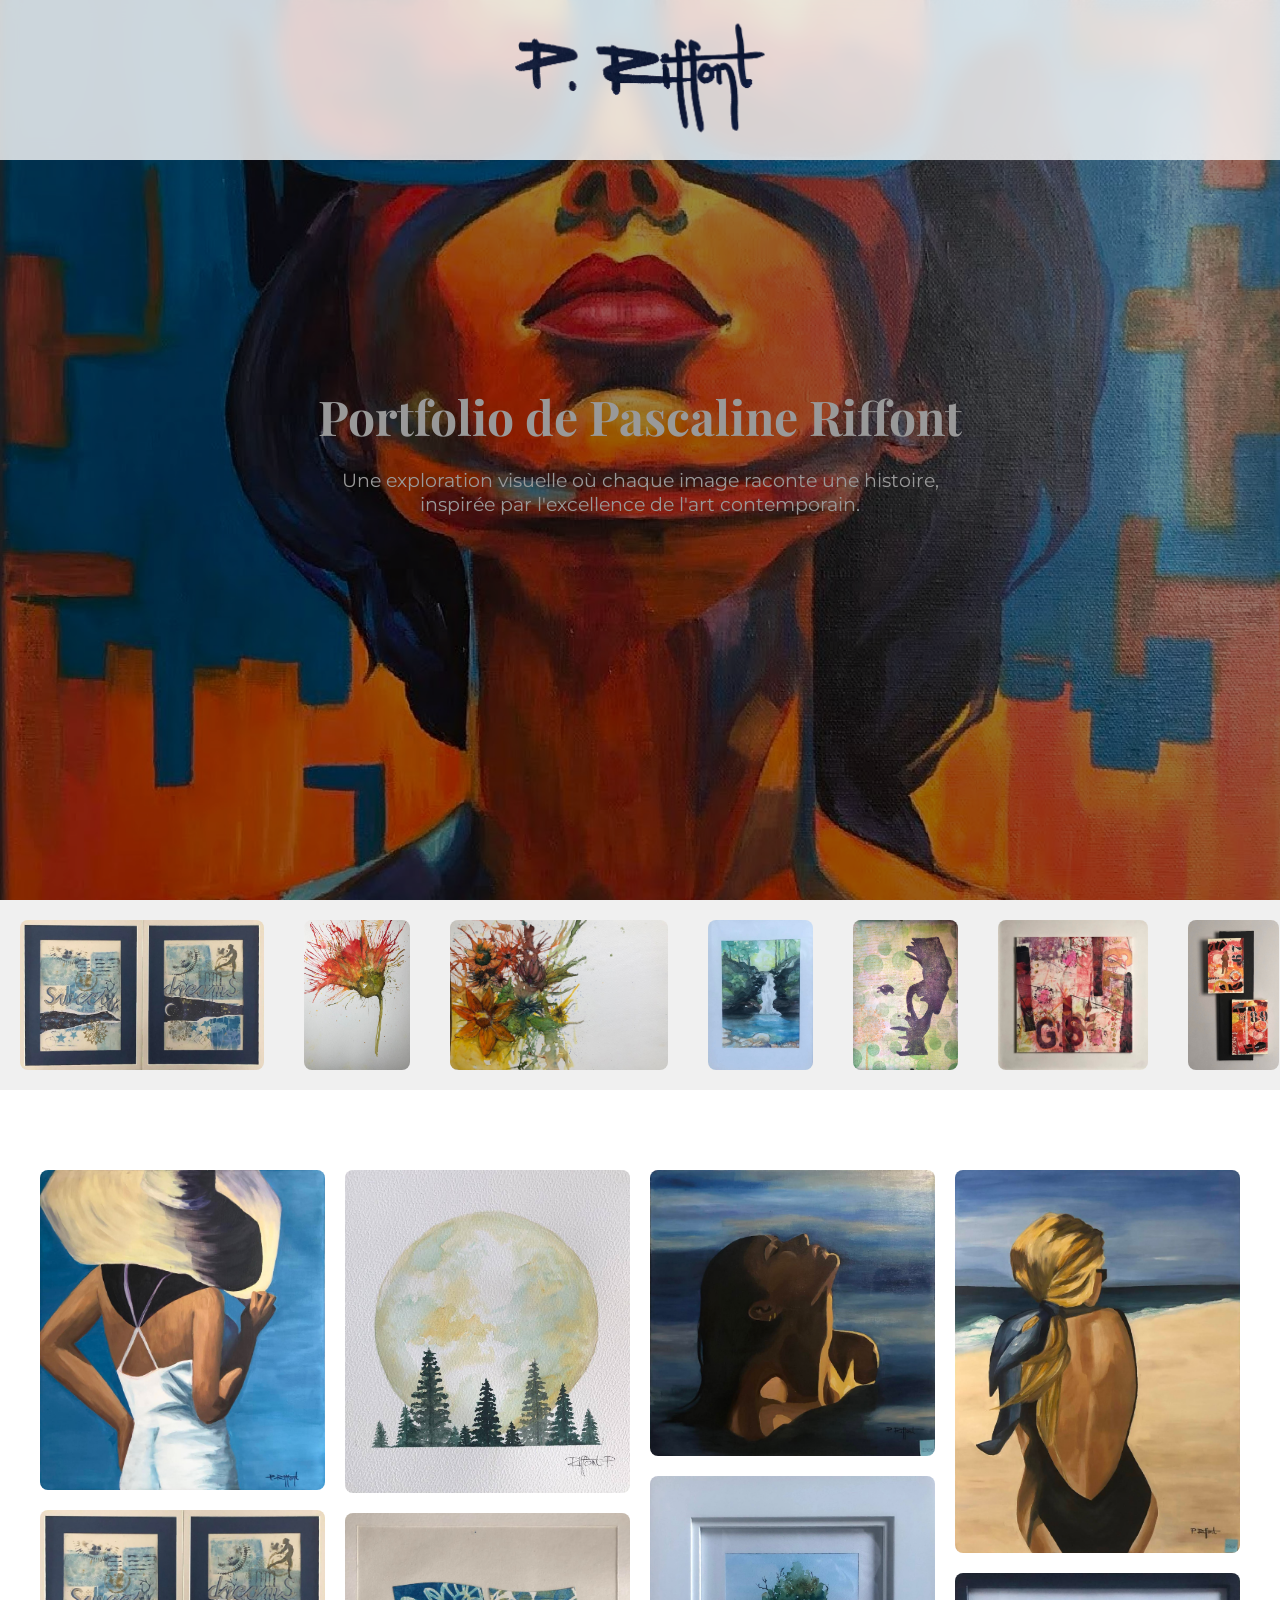
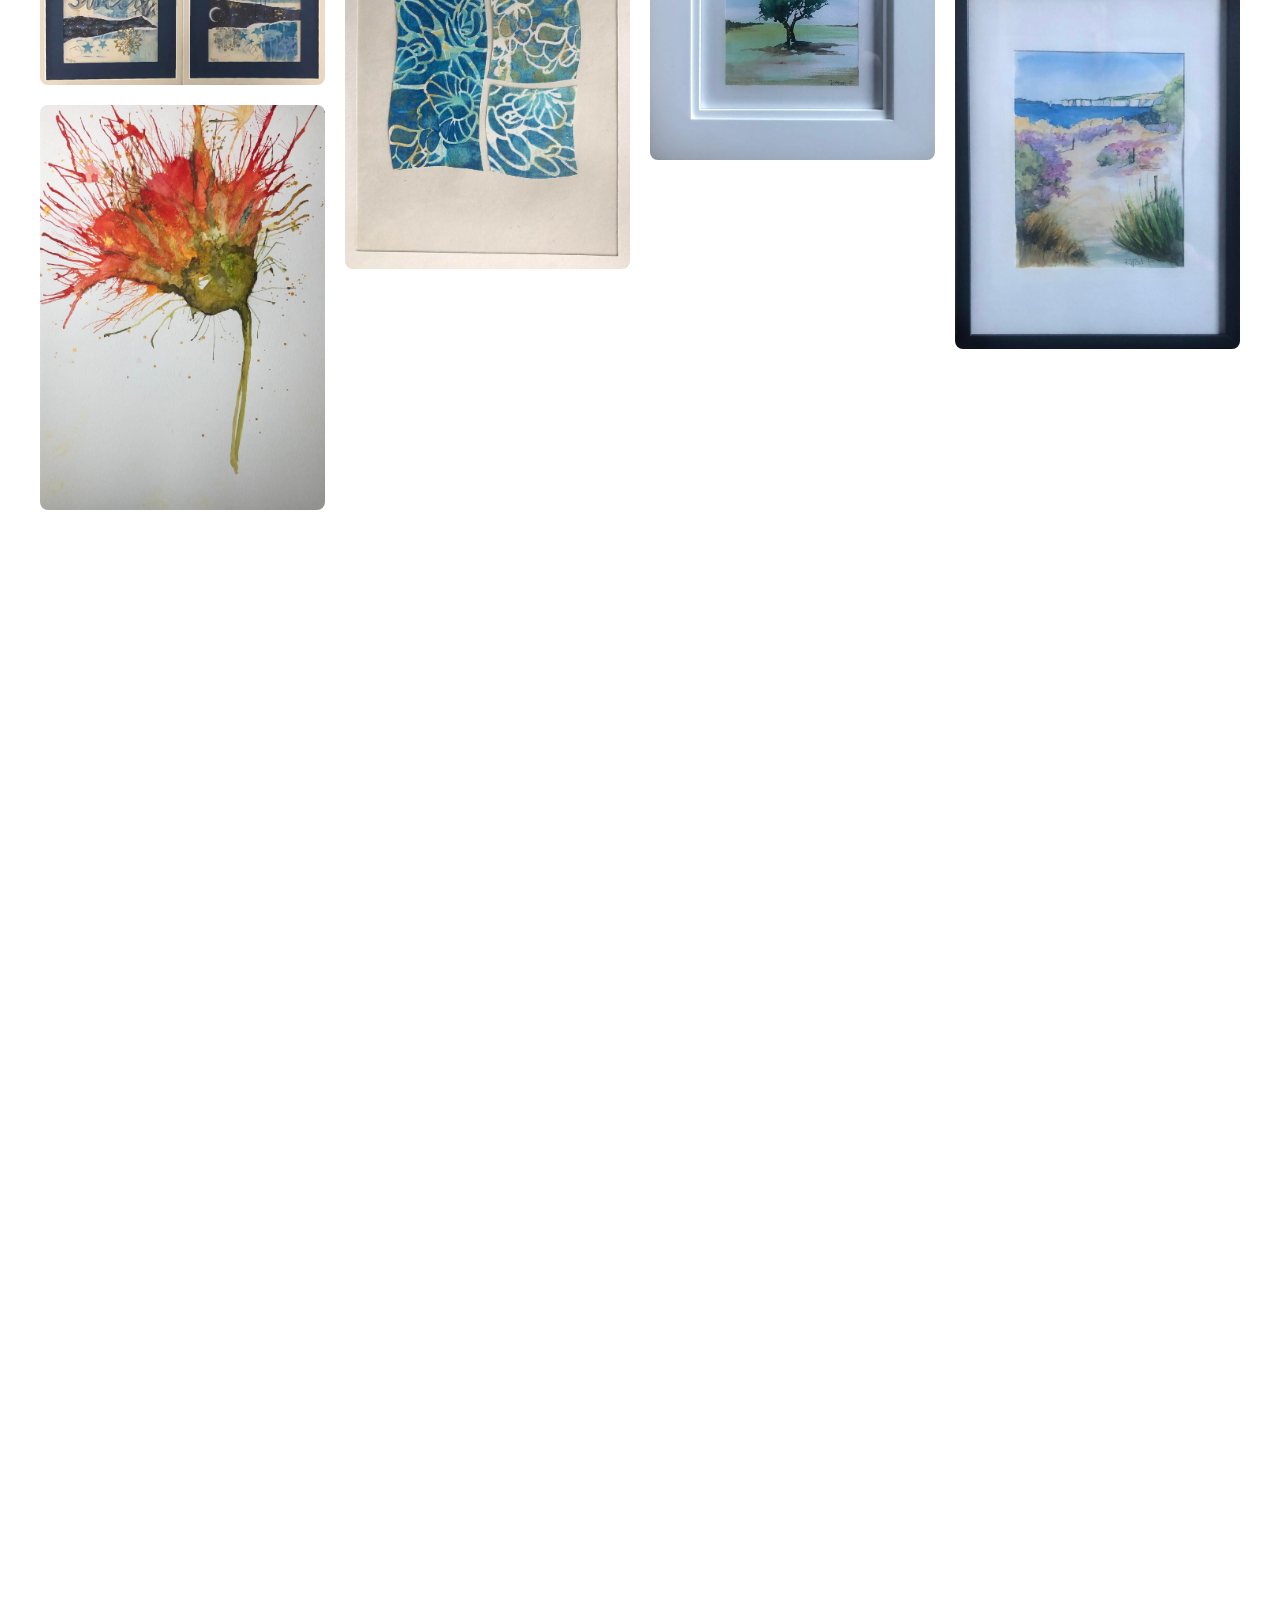
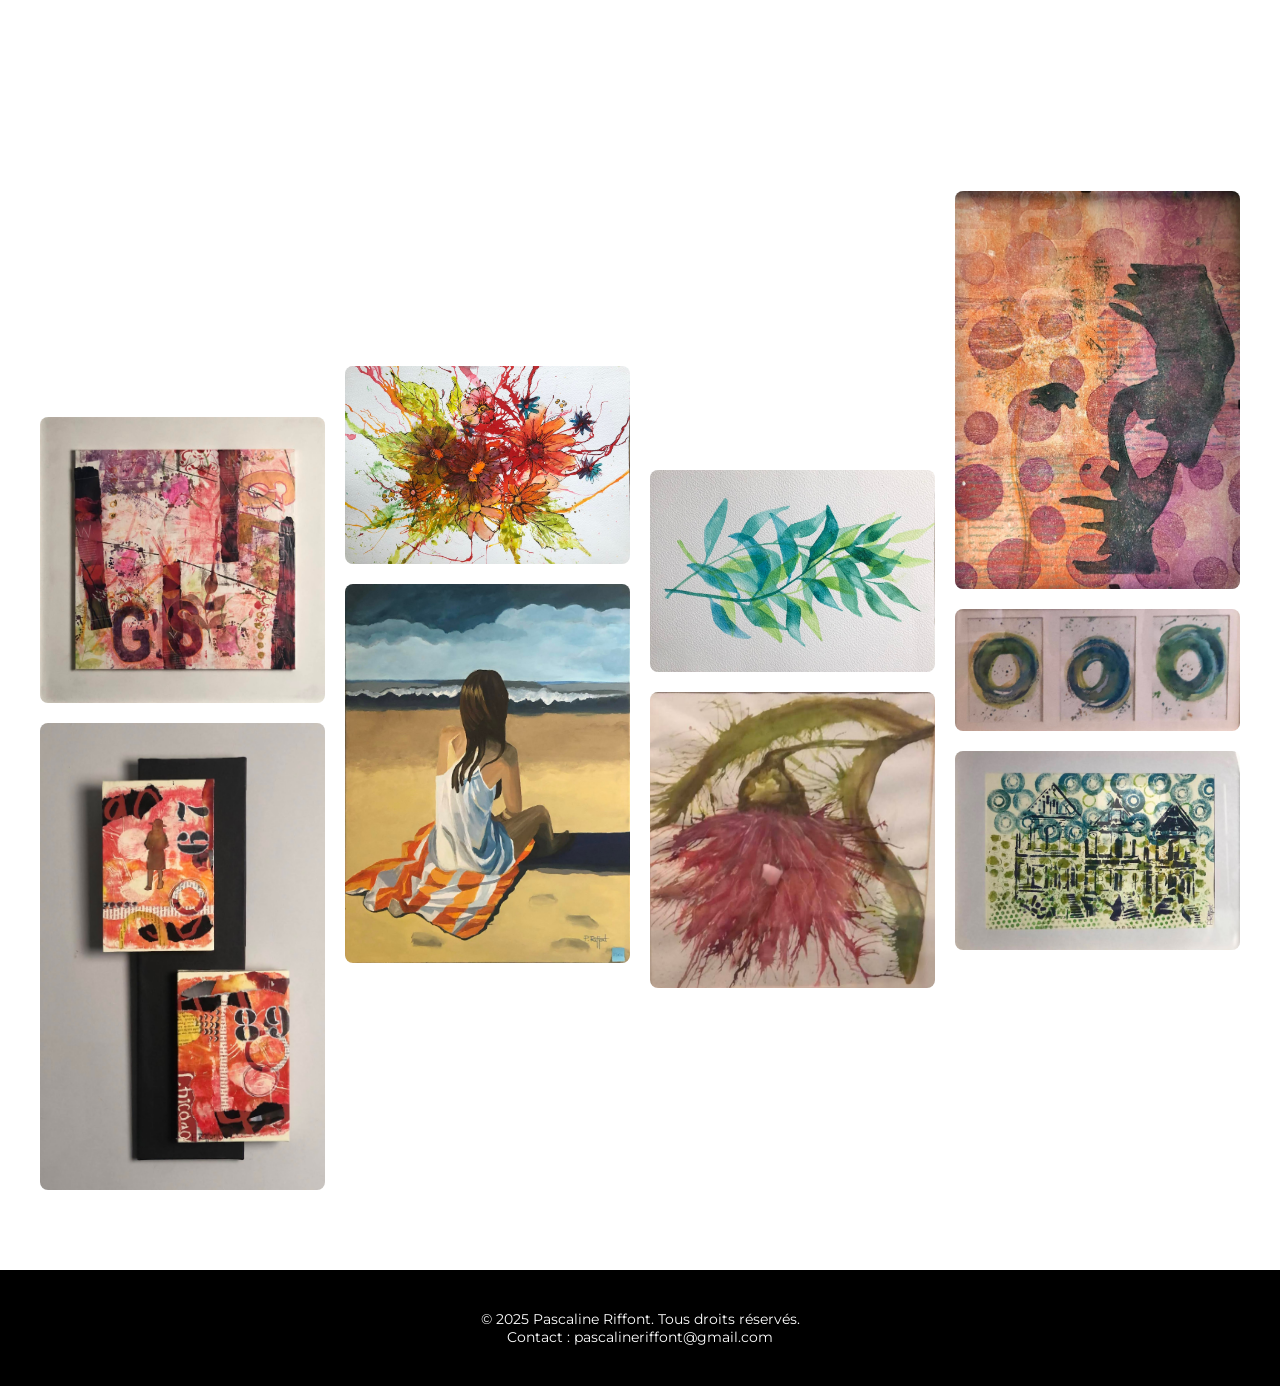
==== Main.html @ 09f1bd3d "Add files via upload" ====
<!DOCTYPE html>
<html lang="fr">
<head>
  <meta charset="UTF-8">
  <meta name="viewport" content="width=device-width, initial-scale=1">
  <title>Portfolio d'Art Sophistiqué</title>
  <!-- Importation de Google Fonts pour une typographie élégante -->
  <link href="https://fonts.googleapis.com/css?family=Playfair+Display|Montserrat:400,700&display=swap" rel="stylesheet">
  <style>
    /* Variables et réinitialisation */
    :root {
      --primary-color: #000;
      --secondary-color: #fff;
      --accent-color: #D4AF37; /* touche dorée */
    }
    * {
      margin: 0;
      padding: 0;
      box-sizing: border-box;
    }
    body {
      font-family: 'Montserrat', sans-serif;
      background: var(--secondary-color);
      color: var(--primary-color);
      overflow-x: hidden;
      scroll-behavior: smooth;
    }
    /* ---------- Header ---------- */
    header {
      position: fixed;
      top: 0;
      left: 0;
      right: 0;
      padding: 80px 40px; /* Bannière initiale plus grande */
      background: rgba(255, 255, 255, 0.8);
      backdrop-filter: blur(10px);
      transition: padding 0.3s ease, background 0.3s ease;
      z-index: 1000;
    }
    /* Réduction du header lorsqu'on scrolle */
    header.small {
      padding: 40px 40px; /* Bannière plus petite */
    }
    /* Conteneur du logo : centré initialement */
    .logo-container {
      position: absolute;
      left: 50%;
      top: 50%;
      transform: translate(-50%, -50%);
      transition: left 0.3s ease, transform 0.3s ease;
    }
    /* Au scroll, le logo se déplace vers la gauche */
    header.small .logo-container {
      left: 40px;
      transform: translate(0, -50%);
    }
    /* Le logo en lui-même */
    header img.logo {
      width: 250px; /* Logo plus grand à l'état initial */
      transition: width 0.3s ease;
    }
    header.small img.logo {
      width: 100px;
    }
    /* Conteneur de navigation : masqué initialement */
    .nav-container {
      position: absolute;
      right: 40px;
      top: 50%;
      transform: translateY(-50%);
      opacity: 0;
      transition: opacity 0.5s ease;
    }
    /* Au scroll, le menu devient visible */
    header.small .nav-container {
      opacity: 1;
    }
    .nav-container nav a {
      text-decoration: none;
      margin-left: 20px;
      font-size: 1rem;
      color: var(--primary-color);
      transition: color 0.3s, border-bottom 0.3s;
      border-bottom: 2px solid transparent;
    }
    .nav-container nav a:hover {
      color: var(--accent-color);
      border-bottom: 2px solid var(--accent-color);
    }
    /* ---------- Section Héro ---------- */
    .hero {
      position: relative;
      height: 100vh;
      background: url('Reflets Urbains.jpg') no-repeat center center/cover;
      display: flex;
      align-items: center;
      justify-content: center;
    }
    .hero::after {
      content: '';
      position: absolute;
      top: 0;
      left: 0;
      right: 0;
      bottom: 0;
      background: rgba(0, 0, 0, 0.4);
    }
    .hero-content {
      position: relative;
      text-align: center;
      color: var(--secondary-color);
      padding: 0 20px;
    }
    .hero-content h1 {
      font-family: 'Playfair Display', serif;
      font-size: 3rem;
      margin-bottom: 20px;
    }
    .hero-content p {
      font-size: 1.2rem;
      max-width: 600px;
      margin: 0 auto;
    }
    /* ---------- Section Slider ---------- */
    .slider {
      overflow: hidden;
      background: #f0f0f0;
      padding: 20px 0;
    }
    .slider-track {
      display: flex;
      width: calc(200%); /* Double largeur pour défilement continu */
      animation: scrollSlider 30s linear infinite;
      animation-direction: reverse;
    }
    .slider-track img {
      height: 150px;
      margin: 0 20px;
      border-radius: 8px;
      object-fit: cover;
    }
    @keyframes scrollSlider {
      0% { transform: translateX(0); }
      100% { transform: translateX(-50%); }
    }
    /* ---------- Section Galerie ---------- */
    section.gallery {
      padding: 80px 40px;
      column-count: 1;
      column-gap: 20px;
    }
    @media (min-width: 600px) {
      section.gallery { column-count: 2; }
    }
    @media (min-width: 900px) {
      section.gallery { column-count: 3; }
    }
    @media (min-width: 1200px) {
      section.gallery { column-count: 4; }
    }
    .gallery-item {
      margin-bottom: 20px;
      break-inside: avoid;
      position: relative;
      overflow: hidden;
      border-radius: 8px;
    }
    .gallery-item img {
      width: 100%;
      display: block;
      transition: transform 0.3s ease;
    }
    .gallery-item:hover img {
      transform: scale(1.05);
    }
    .gallery-item .caption {
      position: absolute;
      bottom: 0;
      left: 0;
      right: 0;
      padding: 10px;
      background: rgba(0,0,0,0.6);
      color: var(--secondary-color);
      font-size: 1rem;
      opacity: 0;
      transition: opacity 0.3s ease;
    }
    .gallery-item:hover .caption {
      opacity: 1;
    }
    /* ---------- Footer ---------- */
    footer {
      padding: 40px;
      text-align: center;
      background: var(--primary-color);
      color: var(--secondary-color);
      font-size: 0.9rem;
    }
    /* ---------- Animation des éléments en scroll ---------- */
    .fade-in-up {
      opacity: 0;
      transform: translateY(20px);
      transition: opacity 1.5s ease-out, transform 1.5s ease-out;
    }
    .fade-in-up.visible {
      opacity: 1;
      transform: translateY(0);
    }
  </style>
</head>
<body>
  <!-- Header avec logo et navigation -->
  <header>
    <div class="logo-container">
      <img src="Logo.png" alt="Logo" class="logo">
    </div>
    <div class="nav-container">
      <nav>
        <a href="#hero">Accueil</a>
        <a href="#slider">Slider</a>
        <a href="#gallery">Galerie</a>
        <a href="#contact">Contact</a>
      </nav>
    </div>
  </header>
  
  <!-- Section Héro -->
  <section class="hero" id="hero">
    <div class="hero-content">
      <h1>Portfolio de Pascaline Riffont</h1>
      <p>Une exploration visuelle où chaque image raconte une histoire, inspirée par l'excellence de l'art contemporain.</p>
    </div>
  </section>
  
  <!-- Section Slider -->
  <section class="slider" id="slider">
    <div class="slider-track">
      <img src="Chuchotements Nocturnes.jfif" alt="Chuchotements Nocturnes" class="fade-in-up">
      <img src="Explosion Automnale.jfif" alt="Explosion Automnale" class="fade-in-up">
      <img src="Jardin Sauvage.jfif" alt="Jardin Sauvage" class="fade-in-up">
      <img src="Repos en Forêt.jfif" alt="Repos en Forêt" class="fade-in-up">
      <img src="Silhouette en Contemplation 3.jfif" alt="Silhouette en Contemplation 3" class="fade-in-up">
      <img src="Dialogue Visuel.jpg" alt="Dialogue Visuel" class="fade-in-up">
      <img src="Silhouettes et Séquences.jpg" alt="Silhouettes et Séquences" class="fade-in-up">
      <!-- Répétition pour continuité fluide -->
      <img src="Chuchotements Nocturnes.jfif" alt="Chuchotements Nocturnes" class="fade-in-up">
      <img src="Explosion Automnale.jfif" alt="Explosion Automnale" class="fade-in-up">
      <img src="Jardin Sauvage.jfif" alt="Jardin Sauvage" class="fade-in-up">
      <img src="Repos en Forêt.jfif" alt="Repos en Forêt" class="fade-in-up">
      <img src="Silhouette en Contemplation 3.jfif" alt="Silhouette en Contemplation 3" class="fade-in-up">
      <img src="Dialogue Visuel.jpg" alt="Dialogue Visuel" class="fade-in-up">
      <img src="Silhouettes et Séquences.jpg" alt="Silhouettes et Séquences" class="fade-in-up">
    </div>
  </section>
  
  <!-- Section Galerie -->
  <section class="gallery" id="gallery">
    <!-- Remarque : Reflets Urbains.jpg est utilisé en héro, il est donc exclu ici -->
    <div class="gallery-item">
      <img src="Elégance en Mouvement.jpg" alt="Elégance en Mouvement" class="fade-in-up">
      <div class="caption">Elégance en Mouvement</div>
    </div>
    <div class="gallery-item">
      <img src="Chuchotements Nocturnes.jfif" alt="Chuchotements Nocturnes" class="fade-in-up">
      <div class="caption">Chuchotements Nocturnes</div>
    </div>
    <div class="gallery-item">
      <img src="Explosion Automnale.jfif" alt="Explosion Automnale" class="fade-in-up">
      <div class="caption">Explosion Automnale</div>
    </div>
    <div class="gallery-item">
      <img src="Reflets Urbains.jpg" alt="Reflets Urbains" class="fade-in-up">
      <div class="caption">Reflets Urbains</div>
    </div>
    <div class="gallery-item">
      <img src="Jardin Sauvage.jfif" alt="Jardin Sauvage" class="fade-in-up">
      <div class="caption">Jardin Sauvage</div>
    </div>
    <div class="gallery-item">
      <img src="Repos en Forêt.jfif" alt="Repos en Forêt" class="fade-in-up">
      <div class="caption">Repos en Forêt</div>
    </div>
    <div class="gallery-item">
      <img src="Silhouette en Contemplation 3.jfif" alt="Silhouette en Contemplation 3" class="fade-in-up">
      <div class="caption">Silhouette en Contemplation 3</div>
    </div>
    <div class="gallery-item">
      <img src="Dialogue Visuel.jpg" alt="Dialogue Visuel" class="fade-in-up">
      <div class="caption">Dialogue Visuel</div>
    </div>
    <div class="gallery-item">
      <img src="Silhouettes et Séquences.jpg" alt="Silhouettes et Séquences" class="fade-in-up">
      <div class="caption">Silhouettes et Séquences</div>
    </div>
    <div class="gallery-item">
      <img src="Clair de Forêt.jfif" alt="Clair de Forêt" class="fade-in-up">
      <div class="caption">Clair de Forêt</div>
    </div>
    <div class="gallery-item">
      <img src="Fenêtre sur l_Océan.jfif" alt="Fenêtre sur l'Océan" class="fade-in-up">
      <div class="caption">Fenêtre sur l'Océan</div>
    </div>
    <div class="gallery-item">
      <img src="Le Chat.jfif" alt="Le Chat" class="fade-in-up">
      <div class="caption">Le Chat</div>
    </div>
    <div class="gallery-item">
      <img src="Résonance Abstraite.jfif" alt="Résonance Abstraite" class="fade-in-up">
      <div class="caption">Résonance Abstraite</div>
    </div>
    <div class="gallery-item">
      <img src="Silhouette en Contemplation 4.jfif" alt="Silhouette en Contemplation 4" class="fade-in-up">
      <div class="caption">Silhouette en Contemplation 4</div>
    </div>
    <div class="gallery-item">
      <img src="Danse des Couleurs.jfif" alt="Danse des Couleurs" class="fade-in-up">
      <div class="caption">Danse des Couleurs</div>
    </div>
    <div class="gallery-item">
      <img src="Festival Floral.jfif" alt="Festival Floral" class="fade-in-up">
      <div class="caption">Festival Floral</div>
    </div>
    <div class="gallery-item">
      <img src="Méditation au Rivage.jfif" alt="Méditation au Rivage" class="fade-in-up">
      <div class="caption">Méditation au Rivage</div>
    </div>
    <div class="gallery-item">
      <img src="Rêverie au Crépuscule.jfif" alt="Rêverie au Crépuscule" class="fade-in-up">
      <div class="caption">Rêverie au Crépuscule</div>
    </div>
    <div class="gallery-item">
      <img src="Solitude Verdoyante.jfif" alt="Solitude Verdoyante" class="fade-in-up">
      <div class="caption">Solitude Verdoyante</div>
    </div>
    <div class="gallery-item">
      <img src="Harmonie Graphique.jpg" alt="Harmonie Graphique" class="fade-in-up">
      <div class="caption">Harmonie Graphique</div>
    </div>
    <div class="gallery-item">
      <img src="Triptyque Typographique.jpg" alt="Triptyque Typographique" class="fade-in-up">
      <div class="caption">Triptyque Typographique</div>
    </div>
    <div class="gallery-item">
      <img src="Éclat d_Automne.jfif" alt="Éclat d'Automne" class="fade-in-up">
      <div class="caption">Éclat d'Automne</div>
    </div>
    <div class="gallery-item">
      <img src="Harmonie en Feuillage.jfif" alt="Harmonie en Feuillage" class="fade-in-up">
      <div class="caption">Harmonie en Feuillage</div>
    </div>
    <div class="gallery-item">
      <img src="Mosaïque de la Nature.jfif" alt="Mosaïque de la Nature" class="fade-in-up">
      <div class="caption">Mosaïque de la Nature</div>
    </div>
    <div class="gallery-item">
      <img src="Symphonie Circulaire.jpg" alt="Symphonie Circulaire" class="fade-in-up">
      <div class="caption">Symphonie Circulaire</div>
    </div>
    <div class="gallery-item">
      <img src="Brise Printanière.jfif" alt="Brise Printanière" class="fade-in-up">
      <div class="caption">Brise Printanière</div>
    </div>
    <div class="gallery-item">
      <img src="Éclat Floral.jfif" alt="Éclat Floral" class="fade-in-up">
      <div class="caption">Éclat Floral</div>
    </div>
    <div class="gallery-item">
      <img src="image.jfif" alt="Image" class="fade-in-up">
      <div class="caption">Image</div>
    </div>
    <div class="gallery-item">
      <img src="Pont Vers la Sérénité.jfif" alt="Pont Vers la Sérénité" class="fade-in-up">
      <div class="caption">Pont Vers la Sérénité</div>
    </div>
    <div class="gallery-item">
      <img src="Silhouette en Contemplation 1.jfif" alt="Silhouette en Contemplation 1" class="fade-in-up">
      <div class="caption">Silhouette en Contemplation 1</div>
    </div>
    <div class="gallery-item">
      <img src="Carnaval Floral.jfif" alt="Carnaval Floral" class="fade-in-up">
      <div class="caption">Carnaval Floral</div>
    </div>
    <div class="gallery-item">
      <img src="Été Tranquille.jfif" alt="Été Tranquille" class="fade-in-up">
      <div class="caption">Été Tranquille</div>
    </div>
    <div class="gallery-item">
      <img src="Jardin Aquarelle.jfif" alt="Jardin Aquarelle" class="fade-in-up">
      <div class="caption">Jardin Aquarelle</div>
    </div>
    <div class="gallery-item">
      <img src="Silhouette en Contemplation 2.jfif" alt="Silhouette en Contemplation 2" class="fade-in-up">
      <div class="caption">Silhouette en Contemplation 2</div>
    </div>
    <div class="gallery-item">
      <img src="Triptyque des Marées.jfif" alt="Triptyque des Marées" class="fade-in-up">
      <div class="caption">Triptyque des Marées</div>
    </div>
    <div class="gallery-item">
      <img src="Rythmes et Cercles.jpg" alt="Rythmes et Cercles" class="fade-in-up">
      <div class="caption">Rythmes et Cercles</div>
    </div>
  </section>
  
  <!-- Footer avec coordonnées -->
  <footer id="contact">
    <p>&copy; 2025 Pascaline Riffont. Tous droits réservés.</p>
    <p>Contact : pascalineriffont@gmail.com</p>
  </footer>

  <!-- Scripts -->
  <script>
    // Intersection Observer pour les animations des éléments en scroll
    document.addEventListener('DOMContentLoaded', function() {
      const faders = document.querySelectorAll('.fade-in-up');
      const options = { threshold: 0.1 };
      const appearOnScroll = new IntersectionObserver((entries, observer) => {
        entries.forEach(entry => {
          if (entry.isIntersecting) {
            entry.target.classList.add('visible');
            observer.unobserve(entry.target);
          }
        });
      }, options);
      faders.forEach(fader => appearOnScroll.observe(fader));
    });

    // Gestion de la transition du header lors du scroll
    window.addEventListener('scroll', function() {
      const header = document.querySelector('header');
      if (window.pageYOffset > 50) {
        header.classList.add('small');
      } else {
        header.classList.remove('small');
      }
    });
  </script>
</body>
</html>
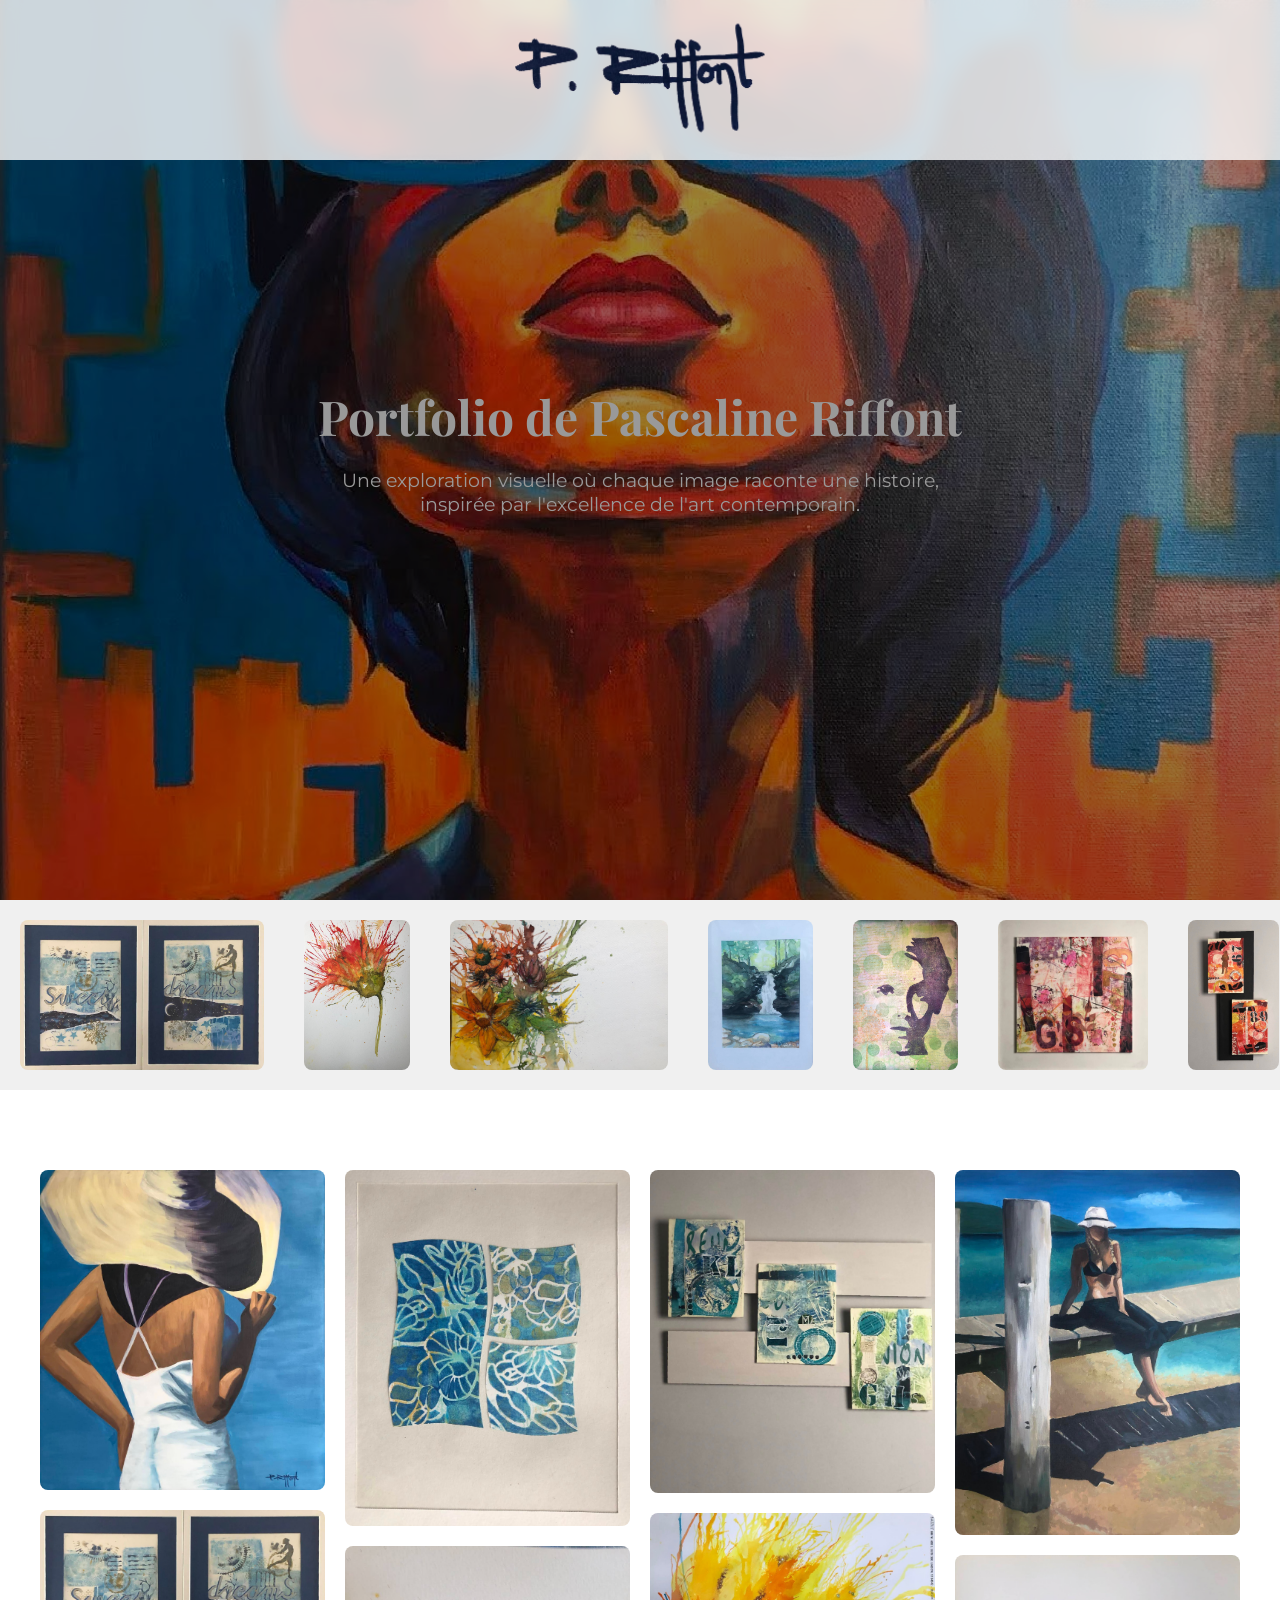
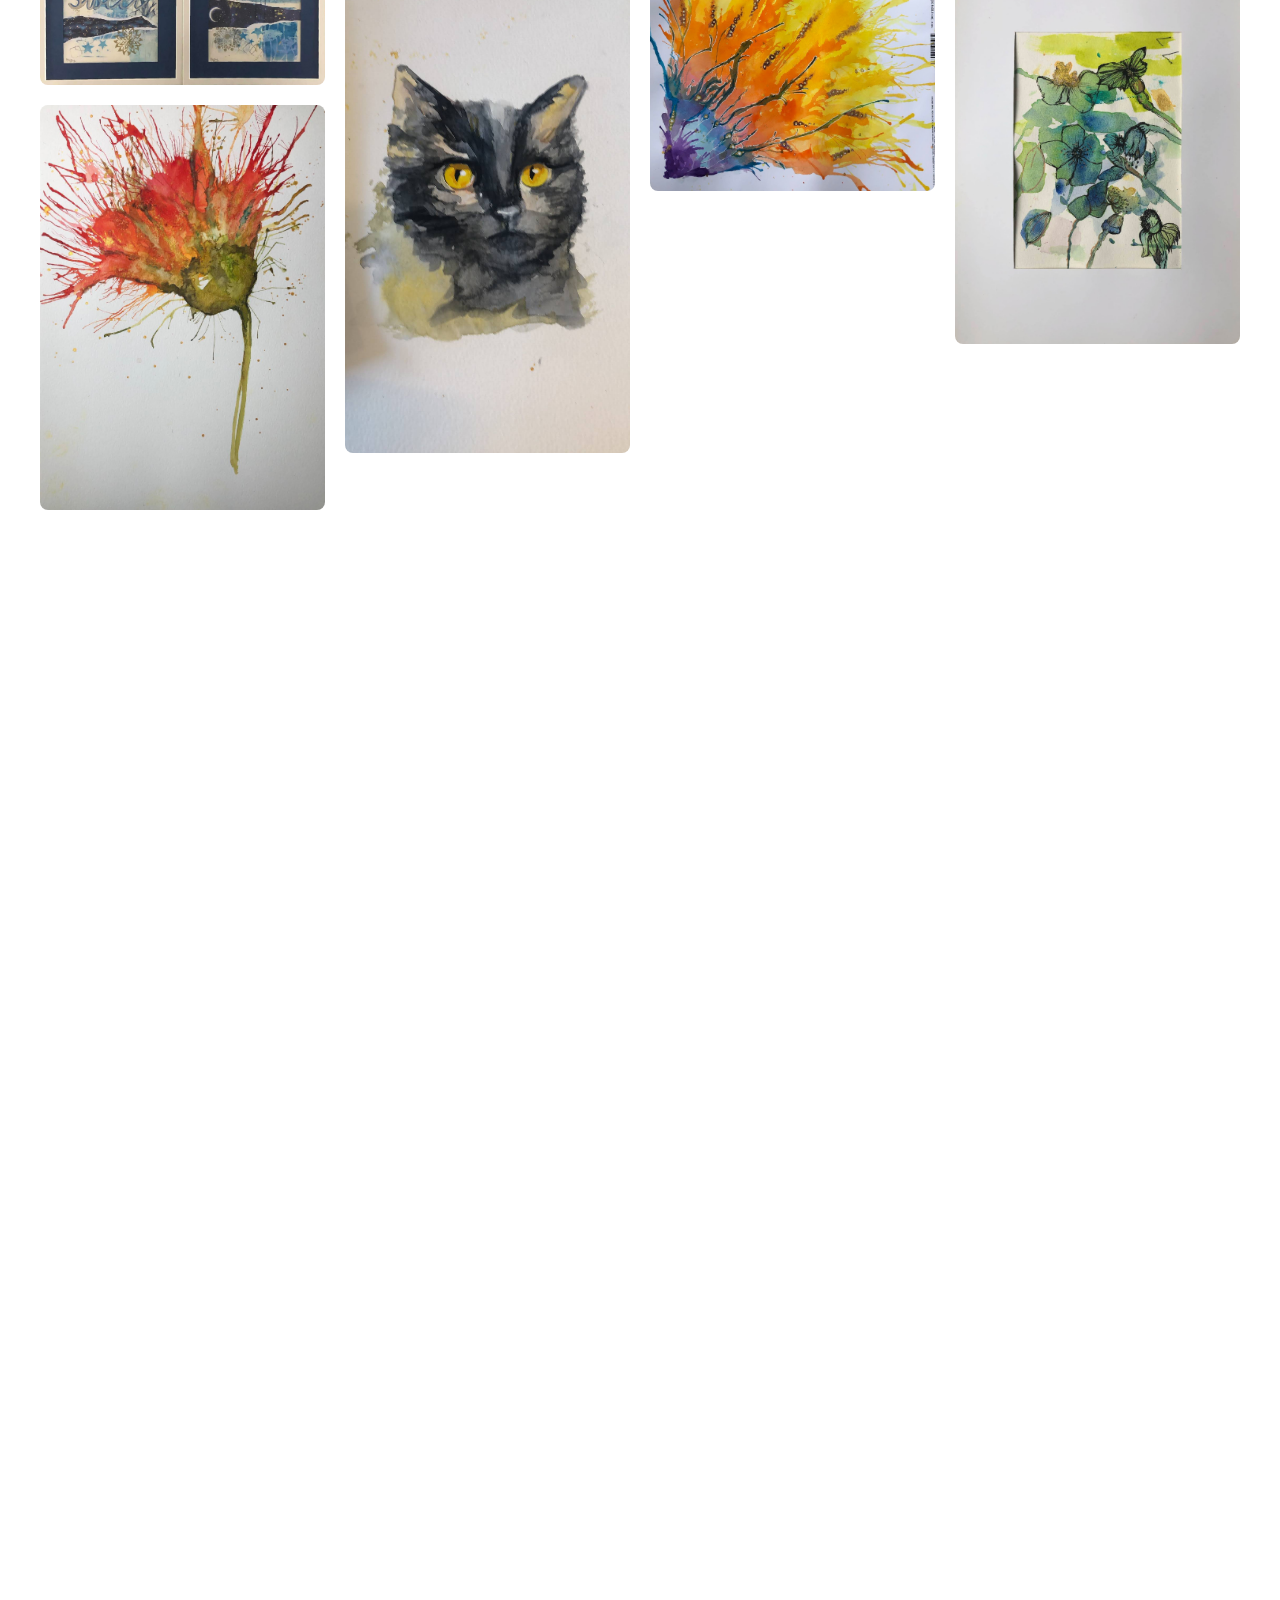
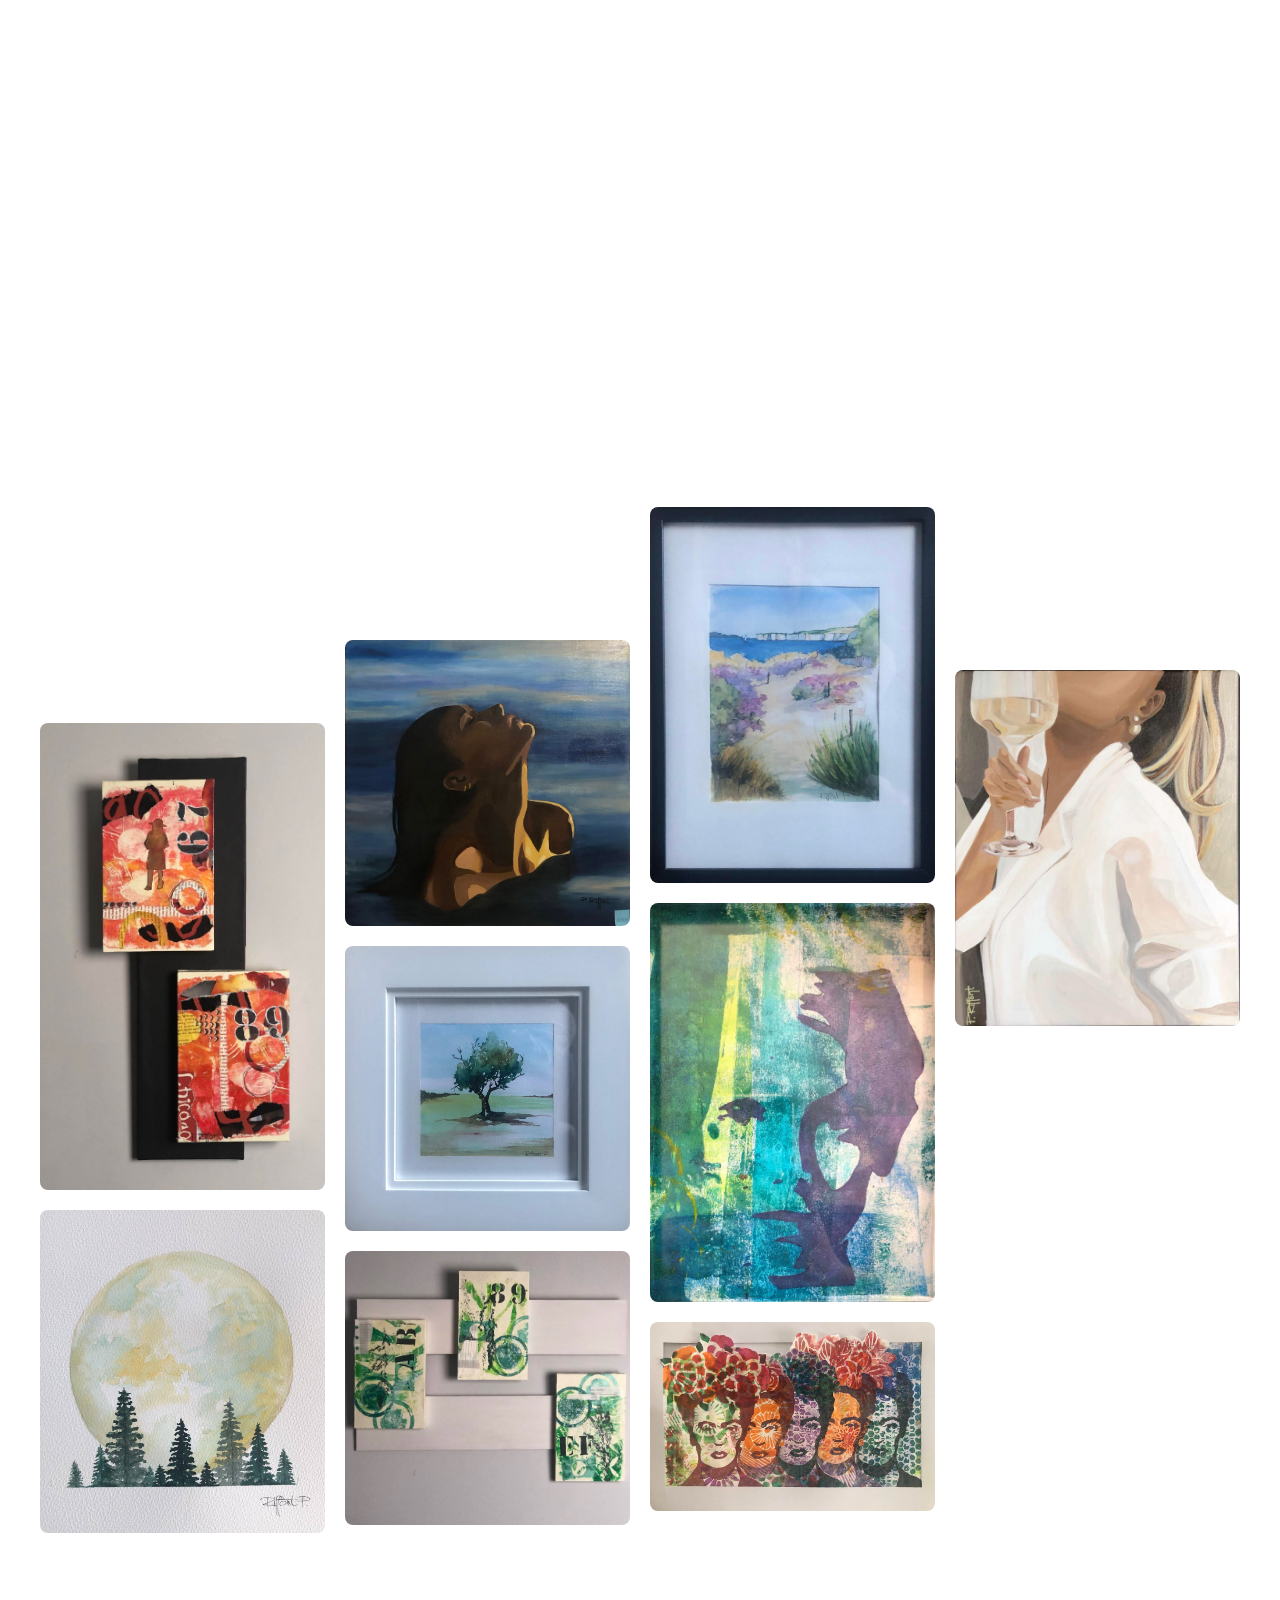
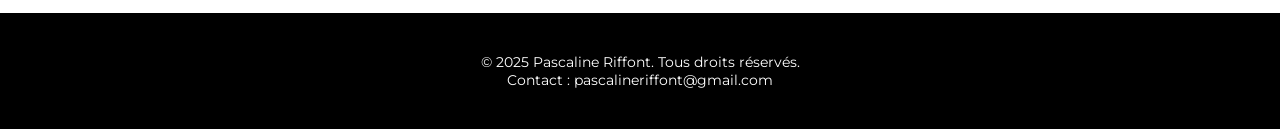
==== commit 19efe58c: "Main.html" ====
--- a/Main.html
+++ b/Main.html
@@ -13,11 +13,7 @@
       --secondary-color: #fff;
       --accent-color: #D4AF37; /* touche dorée */
     }
-    * {
-      margin: 0;
-      padding: 0;
-      box-sizing: border-box;
-    }
+    * { margin: 0; padding: 0; box-sizing: border-box; }
     body {
       font-family: 'Montserrat', sans-serif;
       background: var(--secondary-color);
@@ -27,185 +23,71 @@
     }
     /* ---------- Header ---------- */
     header {
-      position: fixed;
-      top: 0;
-      left: 0;
-      right: 0;
+      position: fixed; top: 0; left: 0; right: 0;
       padding: 80px 40px; /* Bannière initiale plus grande */
       background: rgba(255, 255, 255, 0.8);
       backdrop-filter: blur(10px);
       transition: padding 0.3s ease, background 0.3s ease;
       z-index: 1000;
     }
-    /* Réduction du header lorsqu'on scrolle */
-    header.small {
-      padding: 40px 40px; /* Bannière plus petite */
-    }
-    /* Conteneur du logo : centré initialement */
+    header.small { padding: 40px 40px; }
     .logo-container {
-      position: absolute;
-      left: 50%;
-      top: 50%;
+      position: absolute; left: 50%; top: 50%;
       transform: translate(-50%, -50%);
       transition: left 0.3s ease, transform 0.3s ease;
     }
-    /* Au scroll, le logo se déplace vers la gauche */
-    header.small .logo-container {
-      left: 40px;
-      transform: translate(0, -50%);
-    }
-    /* Le logo en lui-même */
-    header img.logo {
-      width: 250px; /* Logo plus grand à l'état initial */
-      transition: width 0.3s ease;
-    }
-    header.small img.logo {
-      width: 100px;
-    }
-    /* Conteneur de navigation : masqué initialement */
+    header.small .logo-container { left: 40px; transform: translate(0, -50%); }
+    header img.logo { width: 250px; transition: width 0.3s ease; }
+    header.small img.logo { width: 100px; }
     .nav-container {
-      position: absolute;
-      right: 40px;
-      top: 50%;
-      transform: translateY(-50%);
-      opacity: 0;
-      transition: opacity 0.5s ease;
-    }
-    /* Au scroll, le menu devient visible */
-    header.small .nav-container {
-      opacity: 1;
-    }
+      position: absolute; right: 40px; top: 50%;
+      transform: translateY(-50%); opacity: 0; transition: opacity 0.5s ease;
+    }
+    header.small .nav-container { opacity: 1; }
     .nav-container nav a {
-      text-decoration: none;
-      margin-left: 20px;
-      font-size: 1rem;
-      color: var(--primary-color);
-      transition: color 0.3s, border-bottom 0.3s;
-      border-bottom: 2px solid transparent;
-    }
-    .nav-container nav a:hover {
-      color: var(--accent-color);
-      border-bottom: 2px solid var(--accent-color);
-    }
+      text-decoration: none; margin-left: 20px; font-size: 1rem; color: var(--primary-color);
+      transition: color 0.3s, border-bottom 0.3s; border-bottom: 2px solid transparent;
+    }
+    .nav-container nav a:hover { color: var(--accent-color); border-bottom: 2px solid var(--accent-color); }
     /* ---------- Section Héro ---------- */
     .hero {
-      position: relative;
-      height: 100vh;
+      position: relative; height: 100vh;
       background: url('Reflets Urbains.jpg') no-repeat center center/cover;
-      display: flex;
-      align-items: center;
-      justify-content: center;
+      display: flex; align-items: center; justify-content: center;
     }
     .hero::after {
-      content: '';
-      position: absolute;
-      top: 0;
-      left: 0;
-      right: 0;
-      bottom: 0;
-      background: rgba(0, 0, 0, 0.4);
-    }
-    .hero-content {
-      position: relative;
-      text-align: center;
-      color: var(--secondary-color);
-      padding: 0 20px;
-    }
-    .hero-content h1 {
-      font-family: 'Playfair Display', serif;
-      font-size: 3rem;
-      margin-bottom: 20px;
-    }
-    .hero-content p {
-      font-size: 1.2rem;
-      max-width: 600px;
-      margin: 0 auto;
-    }
+      content: ''; position: absolute; inset: 0; background: rgba(0, 0, 0, 0.4);
+    }
+    .hero-content { position: relative; text-align: center; color: var(--secondary-color); padding: 0 20px; }
+    .hero-content h1 { font-family: 'Playfair Display', serif; font-size: 3rem; margin-bottom: 20px; }
+    .hero-content p { font-size: 1.2rem; max-width: 600px; margin: 0 auto; }
     /* ---------- Section Slider ---------- */
-    .slider {
-      overflow: hidden;
-      background: #f0f0f0;
-      padding: 20px 0;
-    }
+    .slider { overflow: hidden; background: #f0f0f0; padding: 20px 0; }
     .slider-track {
-      display: flex;
-      width: calc(200%); /* Double largeur pour défilement continu */
-      animation: scrollSlider 30s linear infinite;
-      animation-direction: reverse;
-    }
-    .slider-track img {
-      height: 150px;
-      margin: 0 20px;
-      border-radius: 8px;
-      object-fit: cover;
-    }
-    @keyframes scrollSlider {
-      0% { transform: translateX(0); }
-      100% { transform: translateX(-50%); }
-    }
+      display: flex; width: calc(200%); /* Double largeur pour défilement continu */
+      animation: scrollSlider 30s linear infinite; animation-direction: reverse;
+    }
+    .slider-track img { height: 150px; margin: 0 20px; border-radius: 8px; object-fit: cover; }
+    @keyframes scrollSlider { 0% { transform: translateX(0); } 100% { transform: translateX(-50%); } }
     /* ---------- Section Galerie ---------- */
-    section.gallery {
-      padding: 80px 40px;
-      column-count: 1;
-      column-gap: 20px;
-    }
-    @media (min-width: 600px) {
-      section.gallery { column-count: 2; }
-    }
-    @media (min-width: 900px) {
-      section.gallery { column-count: 3; }
-    }
-    @media (min-width: 1200px) {
-      section.gallery { column-count: 4; }
-    }
-    .gallery-item {
-      margin-bottom: 20px;
-      break-inside: avoid;
-      position: relative;
-      overflow: hidden;
-      border-radius: 8px;
-    }
-    .gallery-item img {
-      width: 100%;
-      display: block;
-      transition: transform 0.3s ease;
-    }
-    .gallery-item:hover img {
-      transform: scale(1.05);
-    }
+    section.gallery { padding: 80px 40px; column-count: 1; column-gap: 20px; }
+    @media (min-width: 600px) { section.gallery { column-count: 2; } }
+    @media (min-width: 900px) { section.gallery { column-count: 3; } }
+    @media (min-width: 1200px) { section.gallery { column-count: 4; } }
+    .gallery-item { margin-bottom: 20px; break-inside: avoid; position: relative; overflow: hidden; border-radius: 8px; }
+    .gallery-item img { width: 100%; display: block; transition: transform 0.3s ease; }
+    .gallery-item:hover img { transform: scale(1.05); }
     .gallery-item .caption {
-      position: absolute;
-      bottom: 0;
-      left: 0;
-      right: 0;
-      padding: 10px;
-      background: rgba(0,0,0,0.6);
-      color: var(--secondary-color);
-      font-size: 1rem;
-      opacity: 0;
-      transition: opacity 0.3s ease;
-    }
-    .gallery-item:hover .caption {
-      opacity: 1;
-    }
+      position: absolute; bottom: 0; left: 0; right: 0; padding: 10px;
+      background: rgba(0,0,0,0.6); color: var(--secondary-color); font-size: 1rem;
+      opacity: 0; transition: opacity 0.3s ease;
+    }
+    .gallery-item:hover .caption { opacity: 1; }
     /* ---------- Footer ---------- */
-    footer {
-      padding: 40px;
-      text-align: center;
-      background: var(--primary-color);
-      color: var(--secondary-color);
-      font-size: 0.9rem;
-    }
+    footer { padding: 40px; text-align: center; background: var(--primary-color); color: var(--secondary-color); font-size: 0.9rem; }
     /* ---------- Animation des éléments en scroll ---------- */
-    .fade-in-up {
-      opacity: 0;
-      transform: translateY(20px);
-      transition: opacity 1.5s ease-out, transform 1.5s ease-out;
-    }
-    .fade-in-up.visible {
-      opacity: 1;
-      transform: translateY(0);
-    }
+    .fade-in-up { opacity: 0; transform: translateY(20px); transition: opacity 1.5s ease-out, transform 1.5s ease-out; }
+    .fade-in-up.visible { opacity: 1; transform: translateY(0); }
   </style>
 </head>
 <body>
@@ -242,6 +124,11 @@
       <img src="Silhouette en Contemplation 3.jfif" alt="Silhouette en Contemplation 3" class="fade-in-up">
       <img src="Dialogue Visuel.jpg" alt="Dialogue Visuel" class="fade-in-up">
       <img src="Silhouettes et Séquences.jpg" alt="Silhouettes et Séquences" class="fade-in-up">
+      <!-- AJOUT : nouveaux tableaux dans le slider -->
+      <img src="Visage en pièces.jfif" alt="Visage en pièces" class="fade-in-up"><!-- AJOUT -->
+      <img src="Brise sur le balcon.jfif" alt="Brise sur le balcon" class="fade-in-up"><!-- AJOUT -->
+      <img src="Matin urbain.jfif" alt="Matin urbain" class="fade-in-up"><!-- AJOUT -->
+      <img src="À la volée.jfif" alt="À la volée" class="fade-in-up"><!-- AJOUT -->
       <!-- Répétition pour continuité fluide -->
       <img src="Chuchotements Nocturnes.jfif" alt="Chuchotements Nocturnes" class="fade-in-up">
       <img src="Explosion Automnale.jfif" alt="Explosion Automnale" class="fade-in-up">
@@ -250,6 +137,11 @@
       <img src="Silhouette en Contemplation 3.jfif" alt="Silhouette en Contemplation 3" class="fade-in-up">
       <img src="Dialogue Visuel.jpg" alt="Dialogue Visuel" class="fade-in-up">
       <img src="Silhouettes et Séquences.jpg" alt="Silhouettes et Séquences" class="fade-in-up">
+      <!-- AJOUT : répétition des nouveaux tableaux pour le défilement continu -->
+      <img src="Visage en pièces.jfif" alt="Visage en pièces" class="fade-in-up"><!-- AJOUT -->
+      <img src="Brise sur le balcon.jfif" alt="Brise sur le balcon" class="fade-in-up"><!-- AJOUT -->
+      <img src="Matin urbain.jfif" alt="Matin urbain" class="fade-in-up"><!-- AJOUT -->
+      <img src="À la volée.jfif" alt="À la volée" class="fade-in-up"><!-- AJOUT -->
     </div>
   </section>
   
@@ -400,6 +292,24 @@
       <img src="Rythmes et Cercles.jpg" alt="Rythmes et Cercles" class="fade-in-up">
       <div class="caption">Rythmes et Cercles</div>
     </div>
+
+    <!-- AJOUT : nouveaux tableaux dans la galerie -->
+    <div class="gallery-item"><!-- AJOUT -->
+      <img src="Visage en pièces.jfif" alt="Visage en pièces" class="fade-in-up"><!-- AJOUT -->
+      <div class="caption">Visage en pièces</div><!-- AJOUT -->
+    </div><!-- AJOUT -->
+    <div class="gallery-item"><!-- AJOUT -->
+      <img src="Brise sur le balcon.jfif" alt="Brise sur le balcon" class="fade-in-up"><!-- AJOUT -->
+      <div class="caption">Brise sur le balcon</div><!-- AJOUT -->
+    </div><!-- AJOUT -->
+    <div class="gallery-item"><!-- AJOUT -->
+      <img src="Matin urbain.jfif" alt="Matin urbain" class="fade-in-up"><!-- AJOUT -->
+      <div class="caption">Matin urbain</div><!-- AJOUT -->
+    </div><!-- AJOUT -->
+    <div class="gallery-item"><!-- AJOUT -->
+      <img src="À la volée.jfif" alt="À la volée" class="fade-in-up"><!-- AJOUT -->
+      <div class="caption">À la volée</div><!-- AJOUT -->
+    </div><!-- AJOUT -->
   </section>
   
   <!-- Footer avec coordonnées -->
